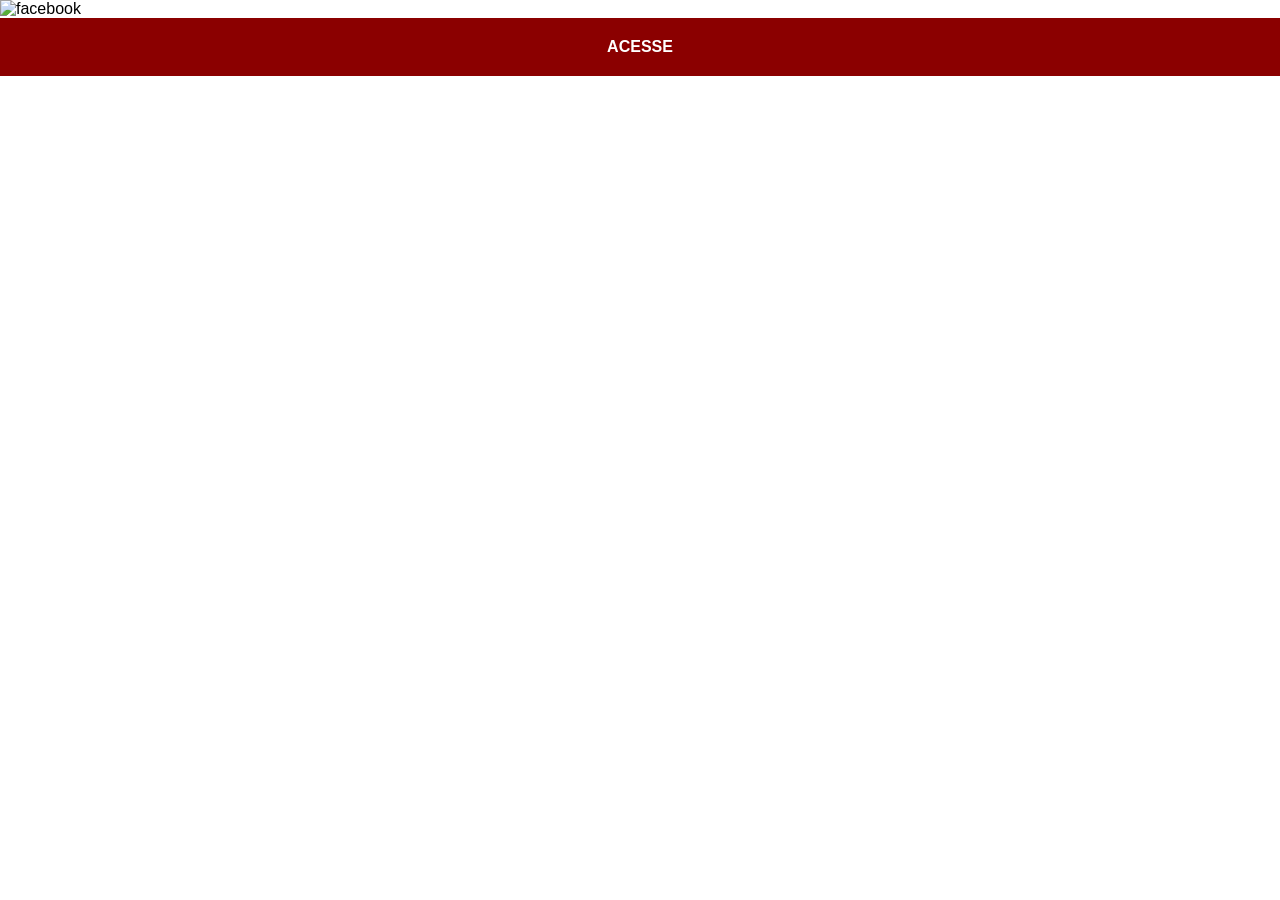
==== facebook.html @ e74805fe "atualizei redes-sociais" ====
<!DOCTYPE html>
<html lang="pt-br">
<head>
    <meta charset="UTF-8">
    <meta name="viewport" content="width=device-width, initial-scale=1.0">
    <title>Facebook</title>
    <link rel="stylesheet" href="estilos/social.css">
</head>
<body>
    <img src="imagens/tela-facebook.jpg" alt="facebook">
    <a href="https://www.facebook.com/gustavoguanabara/" target="_blank">ACESSE</a>
</body>
</html>
---- estilos/social.css ----
@charset "UTF-8";

* {
    margin: 0px;
    padding: 0px;
    font-family: Arial, Helvetica, sans-serif;
}
::-webkit-scrollbar {
    width: 0px;
    height: 0px;
}
img {
width: 100vw;
}
a {
display: block;
background-color: darkred;
color: white;
padding: 20px;
text-align: center;
font-weight: bold;
text-decoration: none;
} 
a:hover {
background-color: red;
}
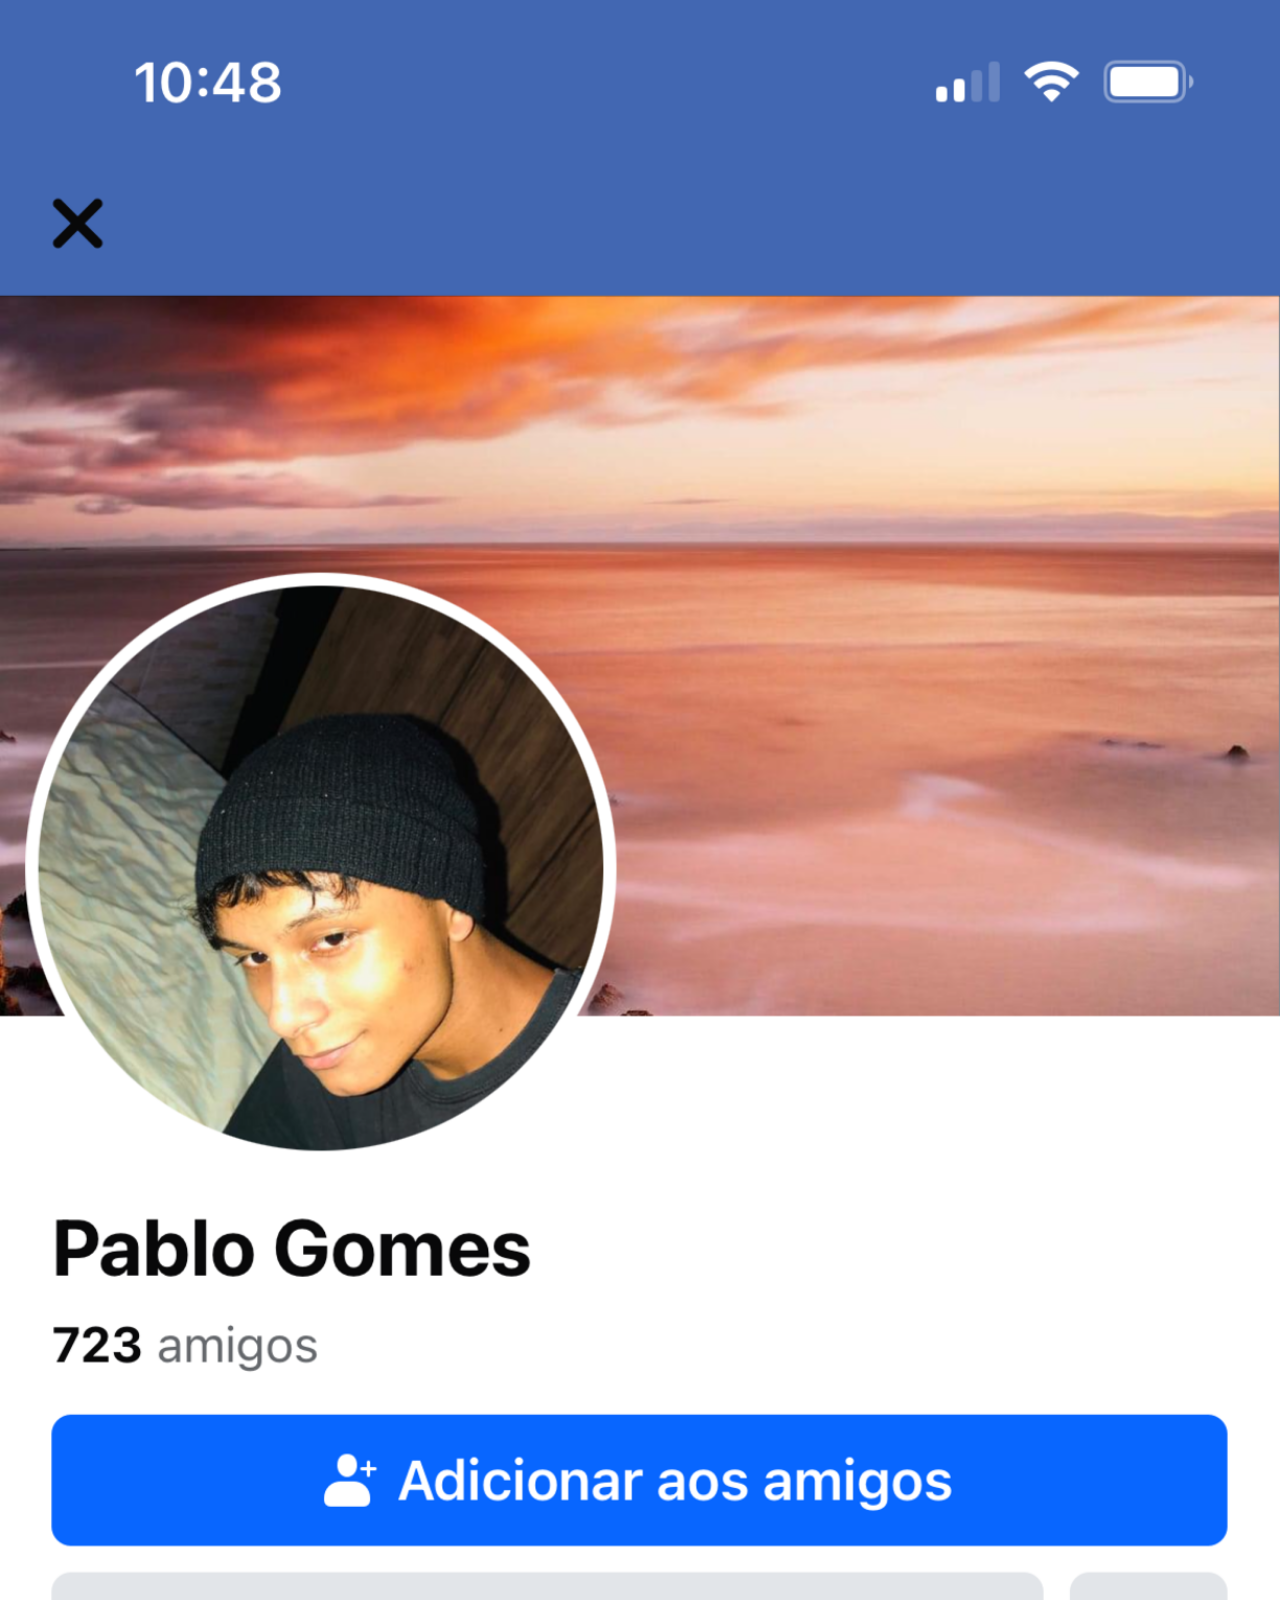
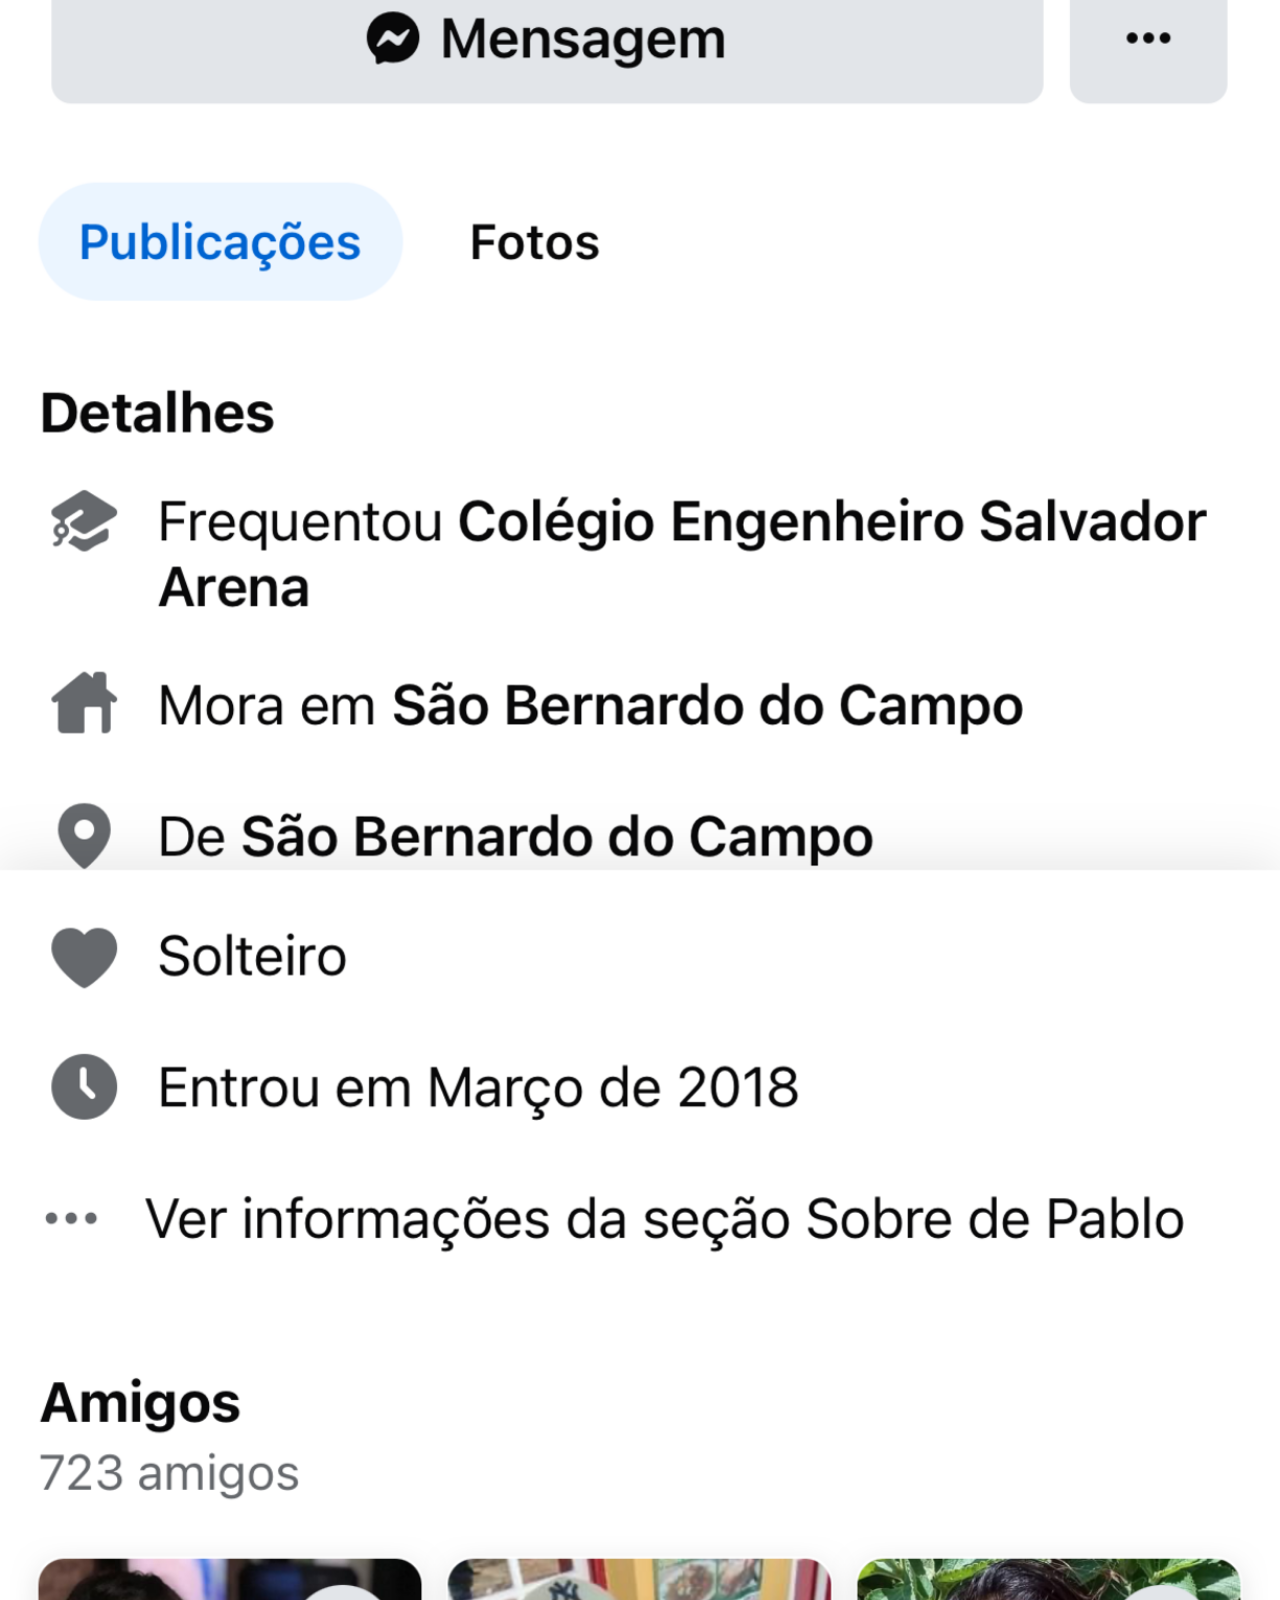
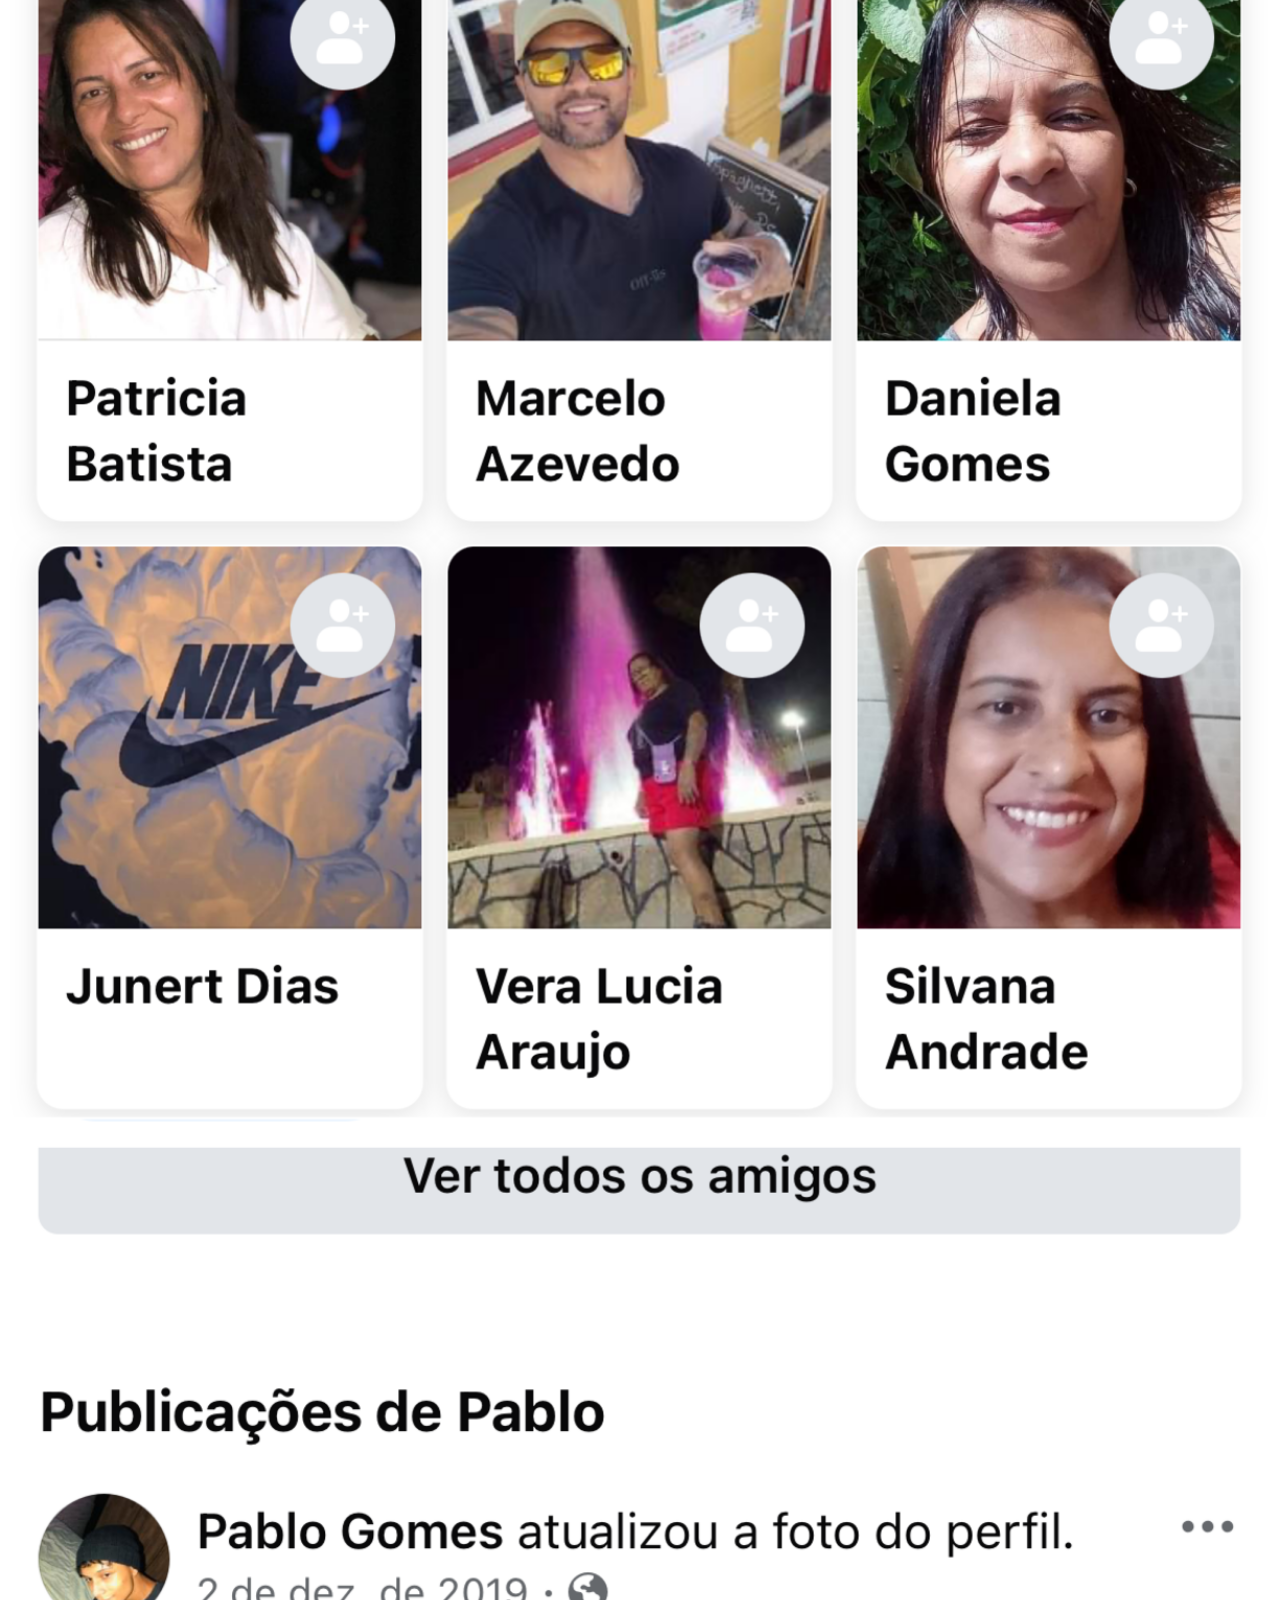
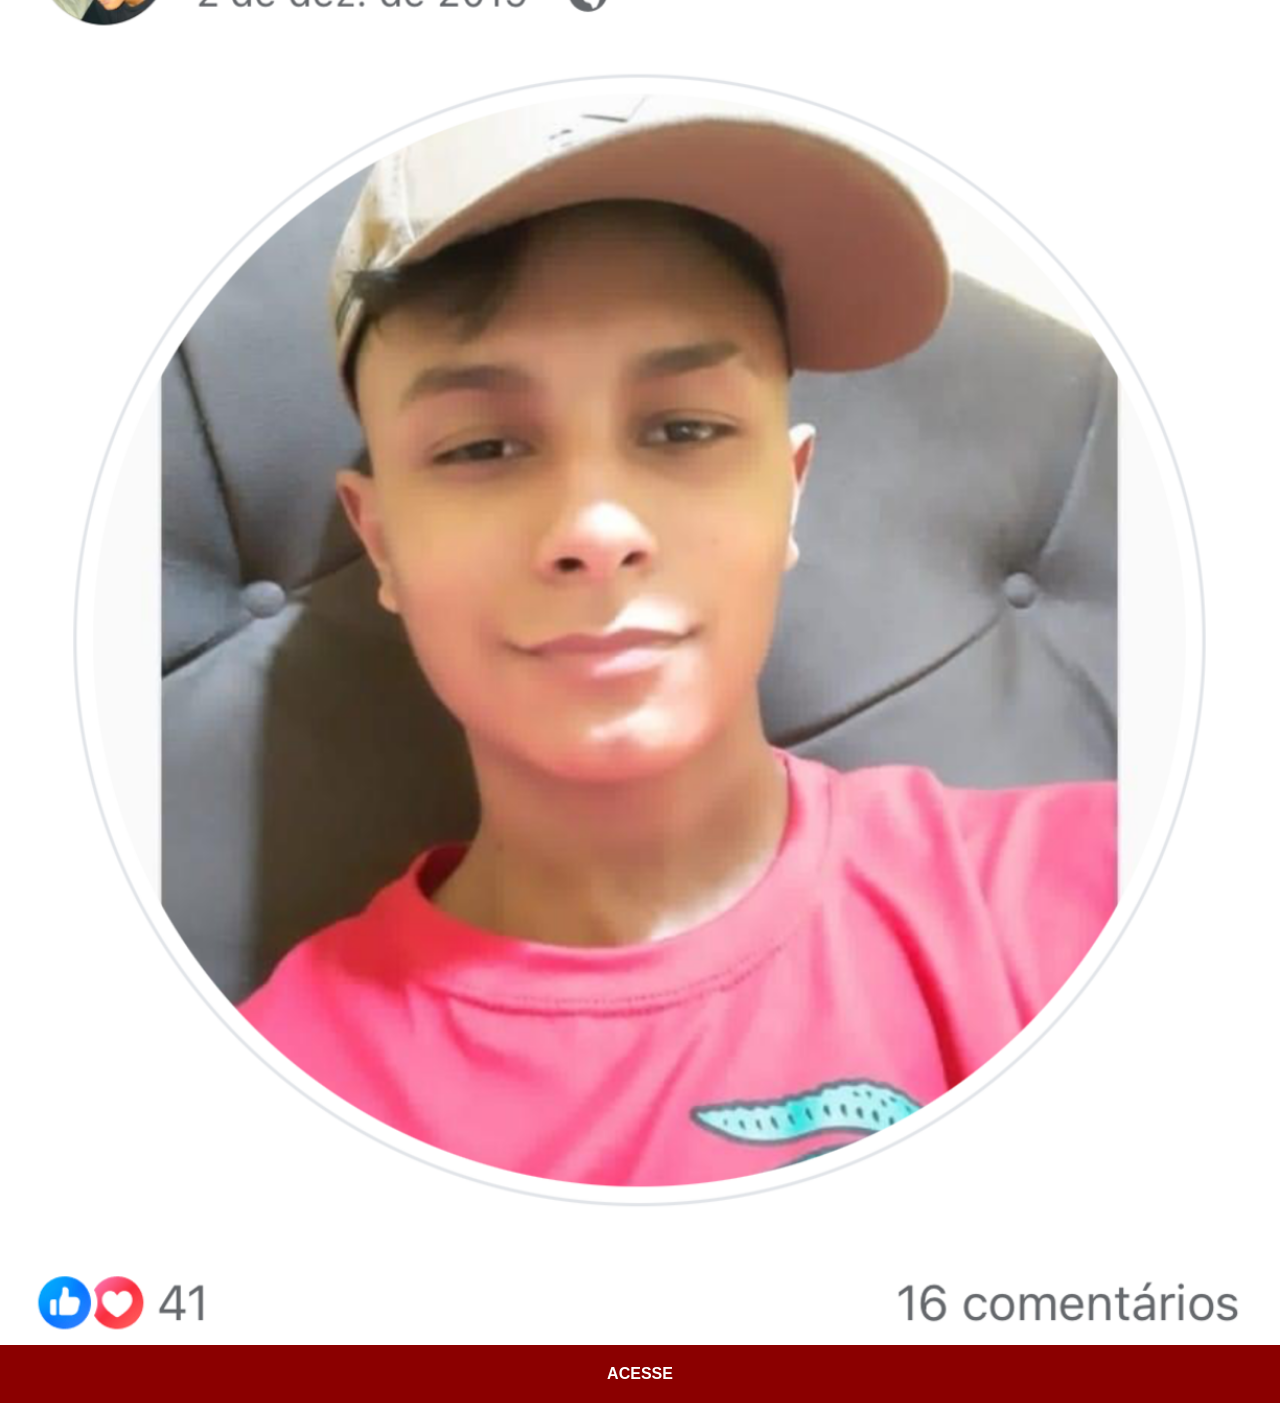
==== commit 47636ed5: "atualizei-facebook" ====
--- a/facebook.html
+++ b/facebook.html
@@ -7,7 +7,7 @@
     <link rel="stylesheet" href="estilos/social.css">
 </head>
 <body>
-    <img src="imagens/tela-facebook.jpg" alt="facebook">
-    <a href="https://www.facebook.com/gustavoguanabara/" target="_blank">ACESSE</a>
+    <img src="imagens/tela-pablo.png" alt="facebook">
+    <a href="https://www.facebook.com/profile.php?id=100024656091863" target="_blank">ACESSE</a>
 </body>
 </html>
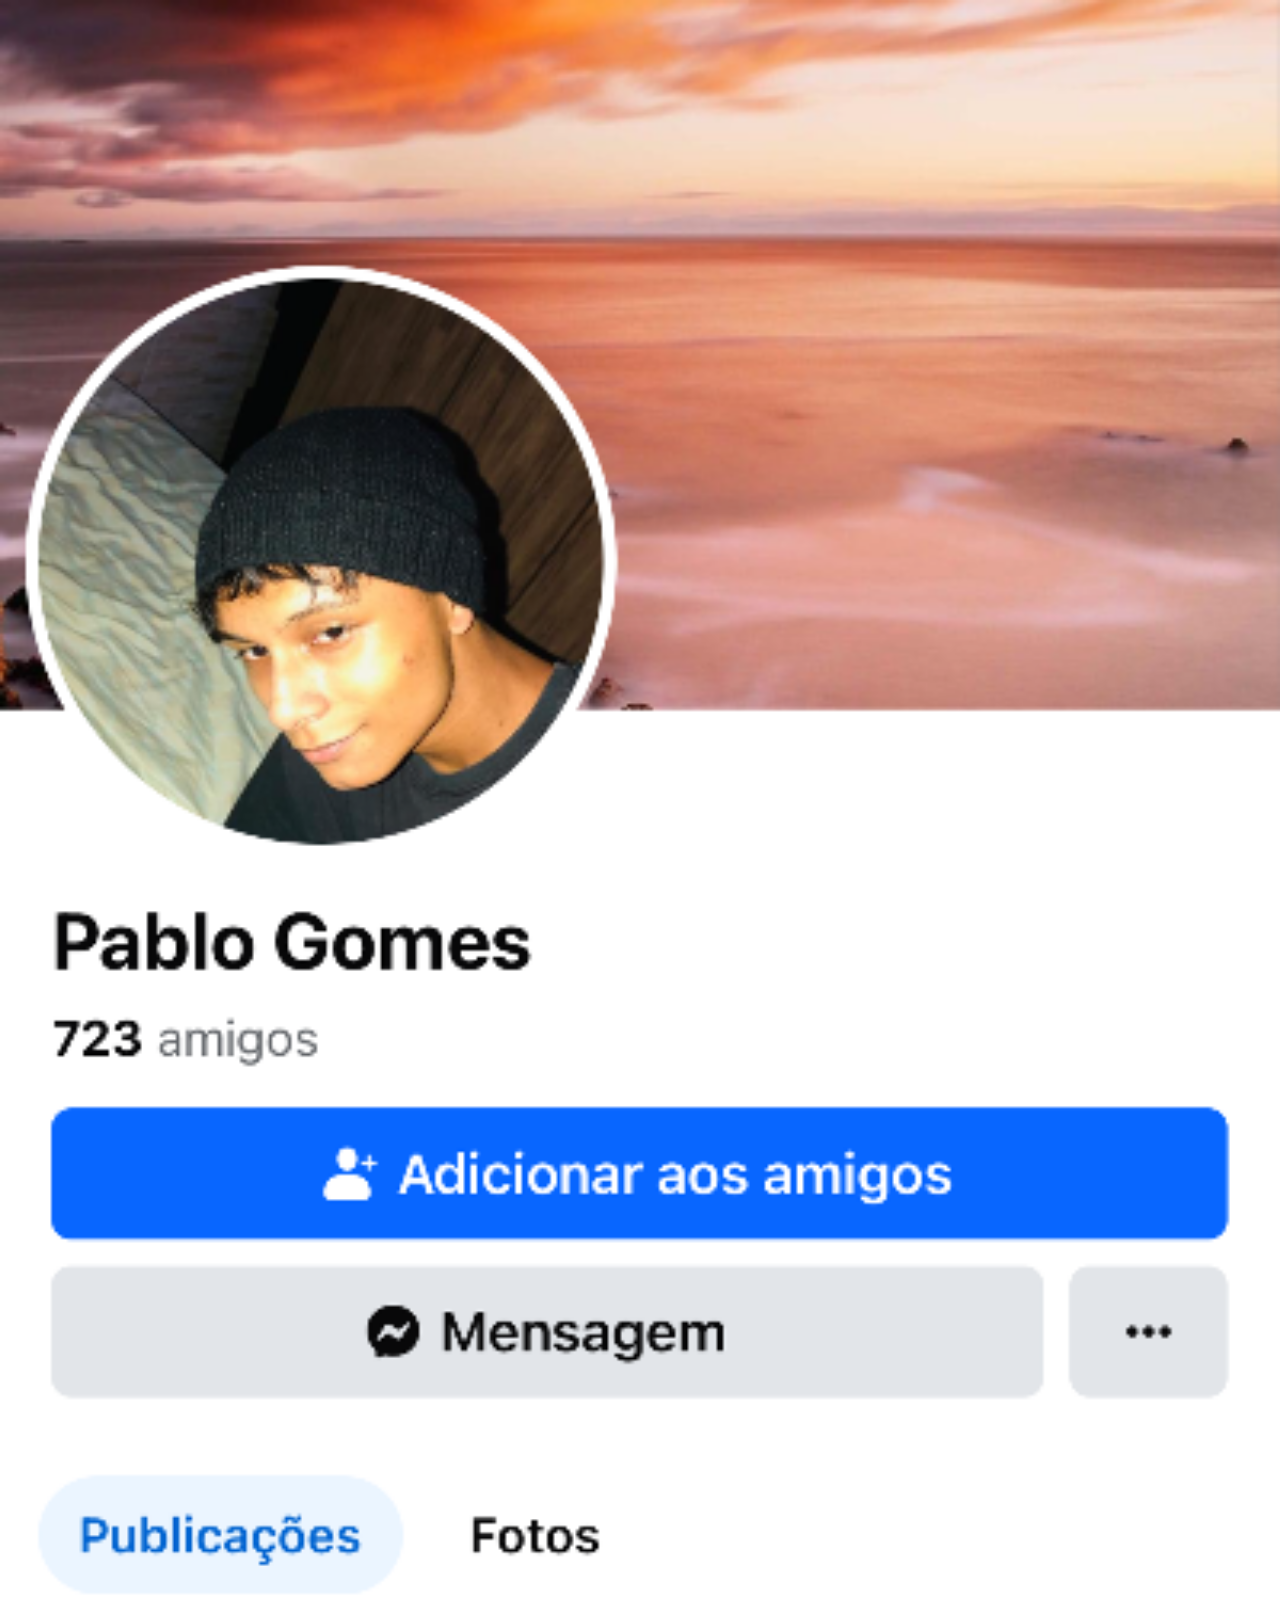
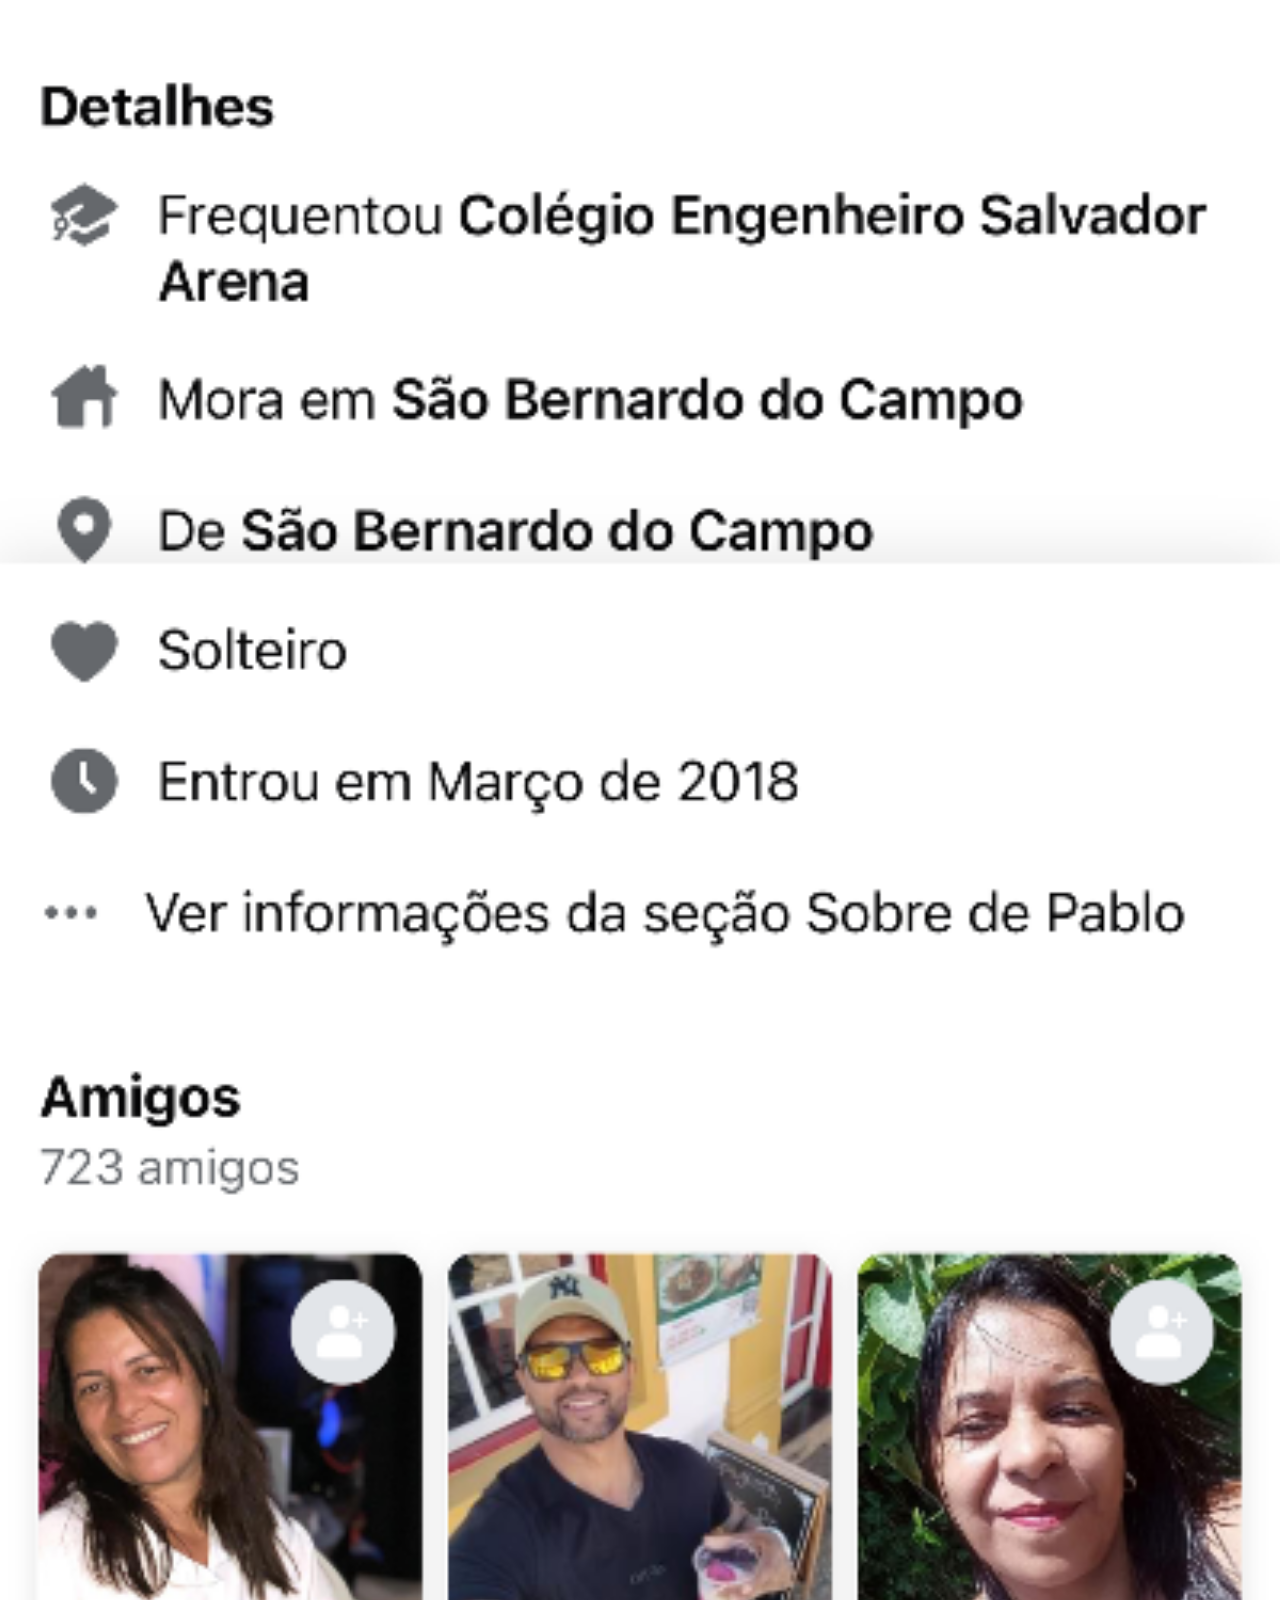
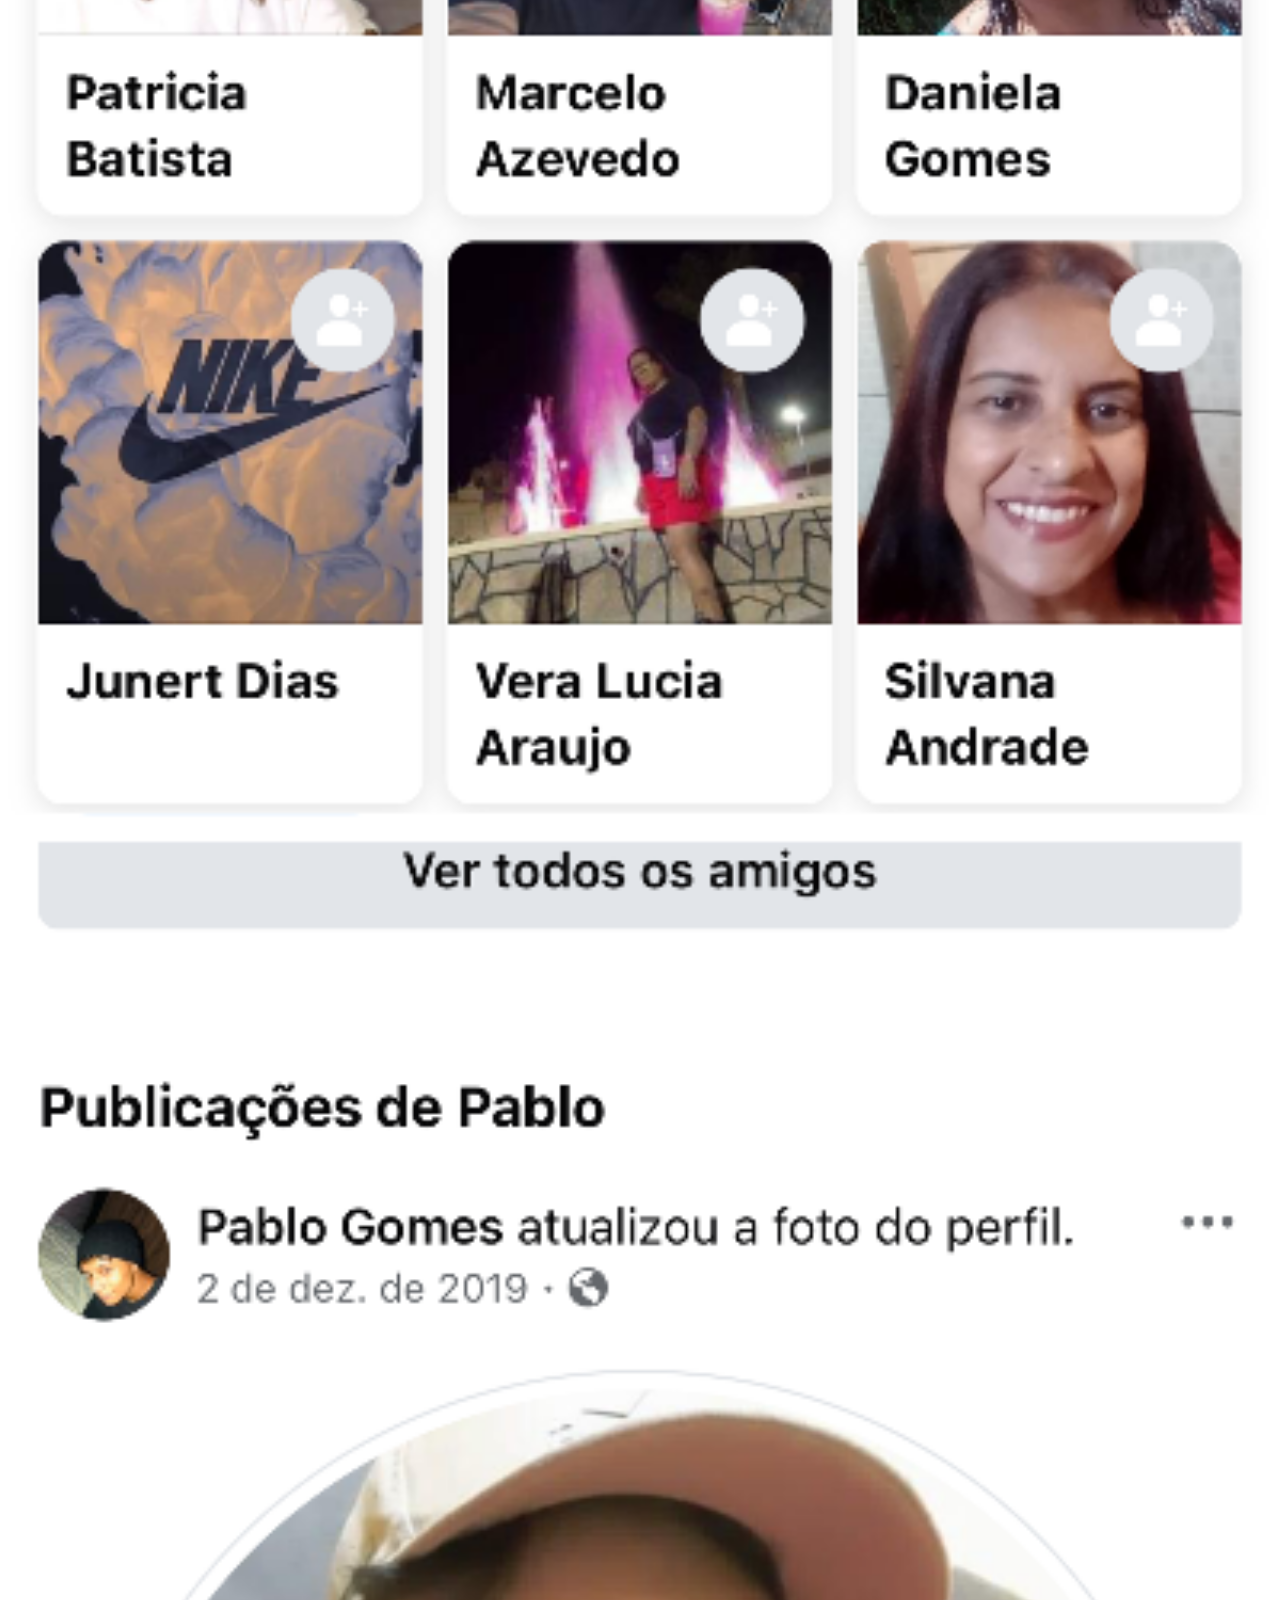
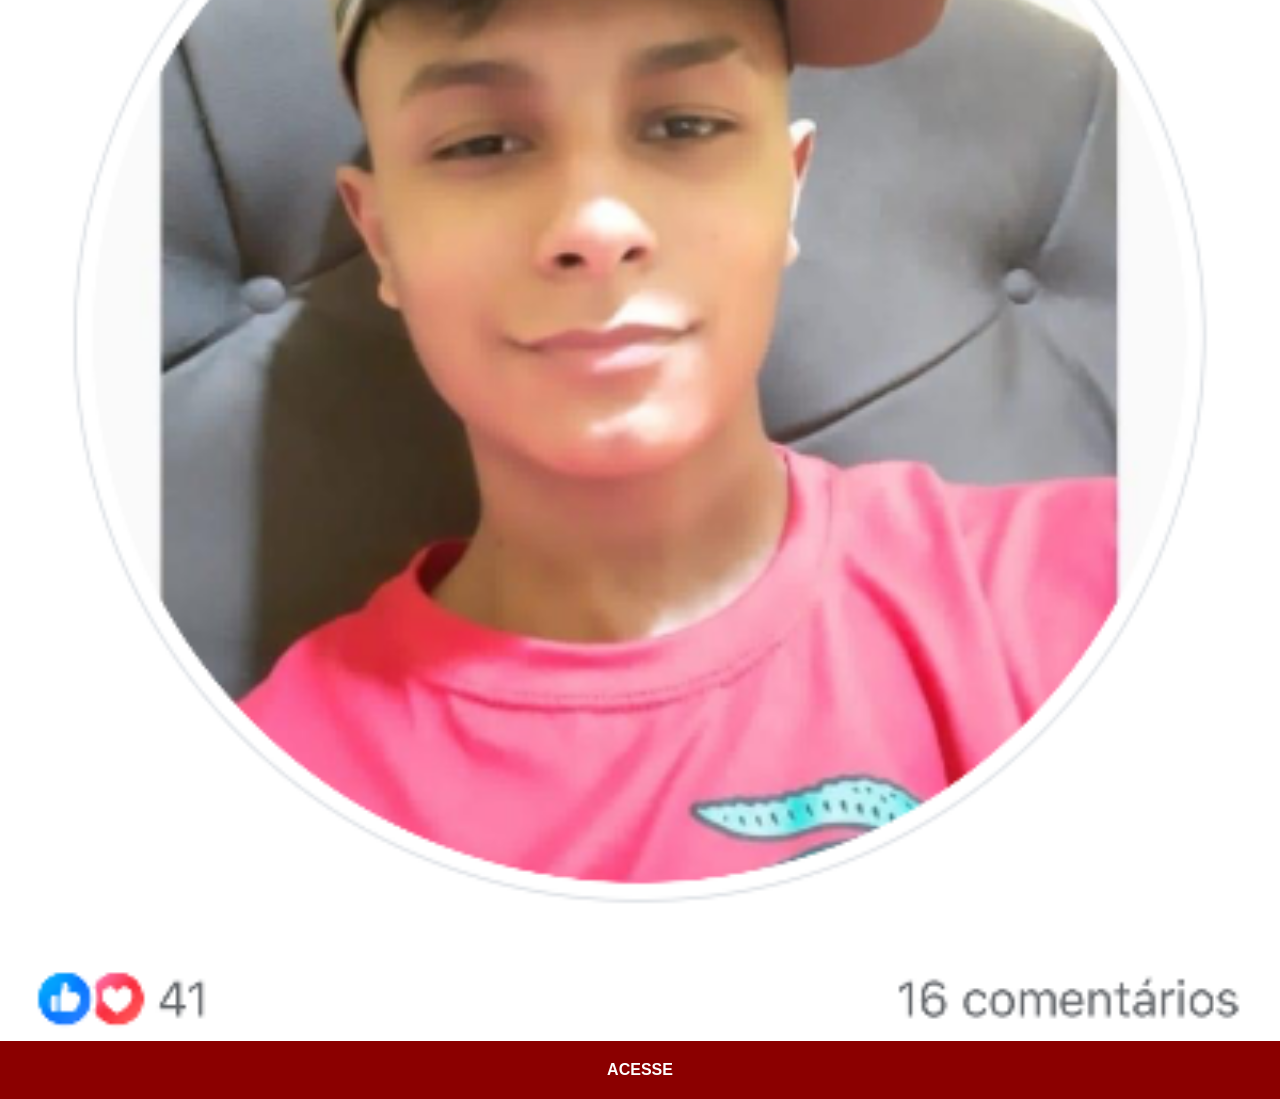
==== commit 37f28962: "atualizei" ====
--- a/facebook.html
+++ b/facebook.html
@@ -7,7 +7,7 @@
     <link rel="stylesheet" href="estilos/social.css">
 </head>
 <body>
-    <img src="imagens/tela-pablo.png" alt="facebook">
+    <img src="imagens/tela-facebook-pablo.png" alt="facebook">
     <a href="https://www.facebook.com/profile.php?id=100024656091863" target="_blank">ACESSE</a>
 </body>
 </html>
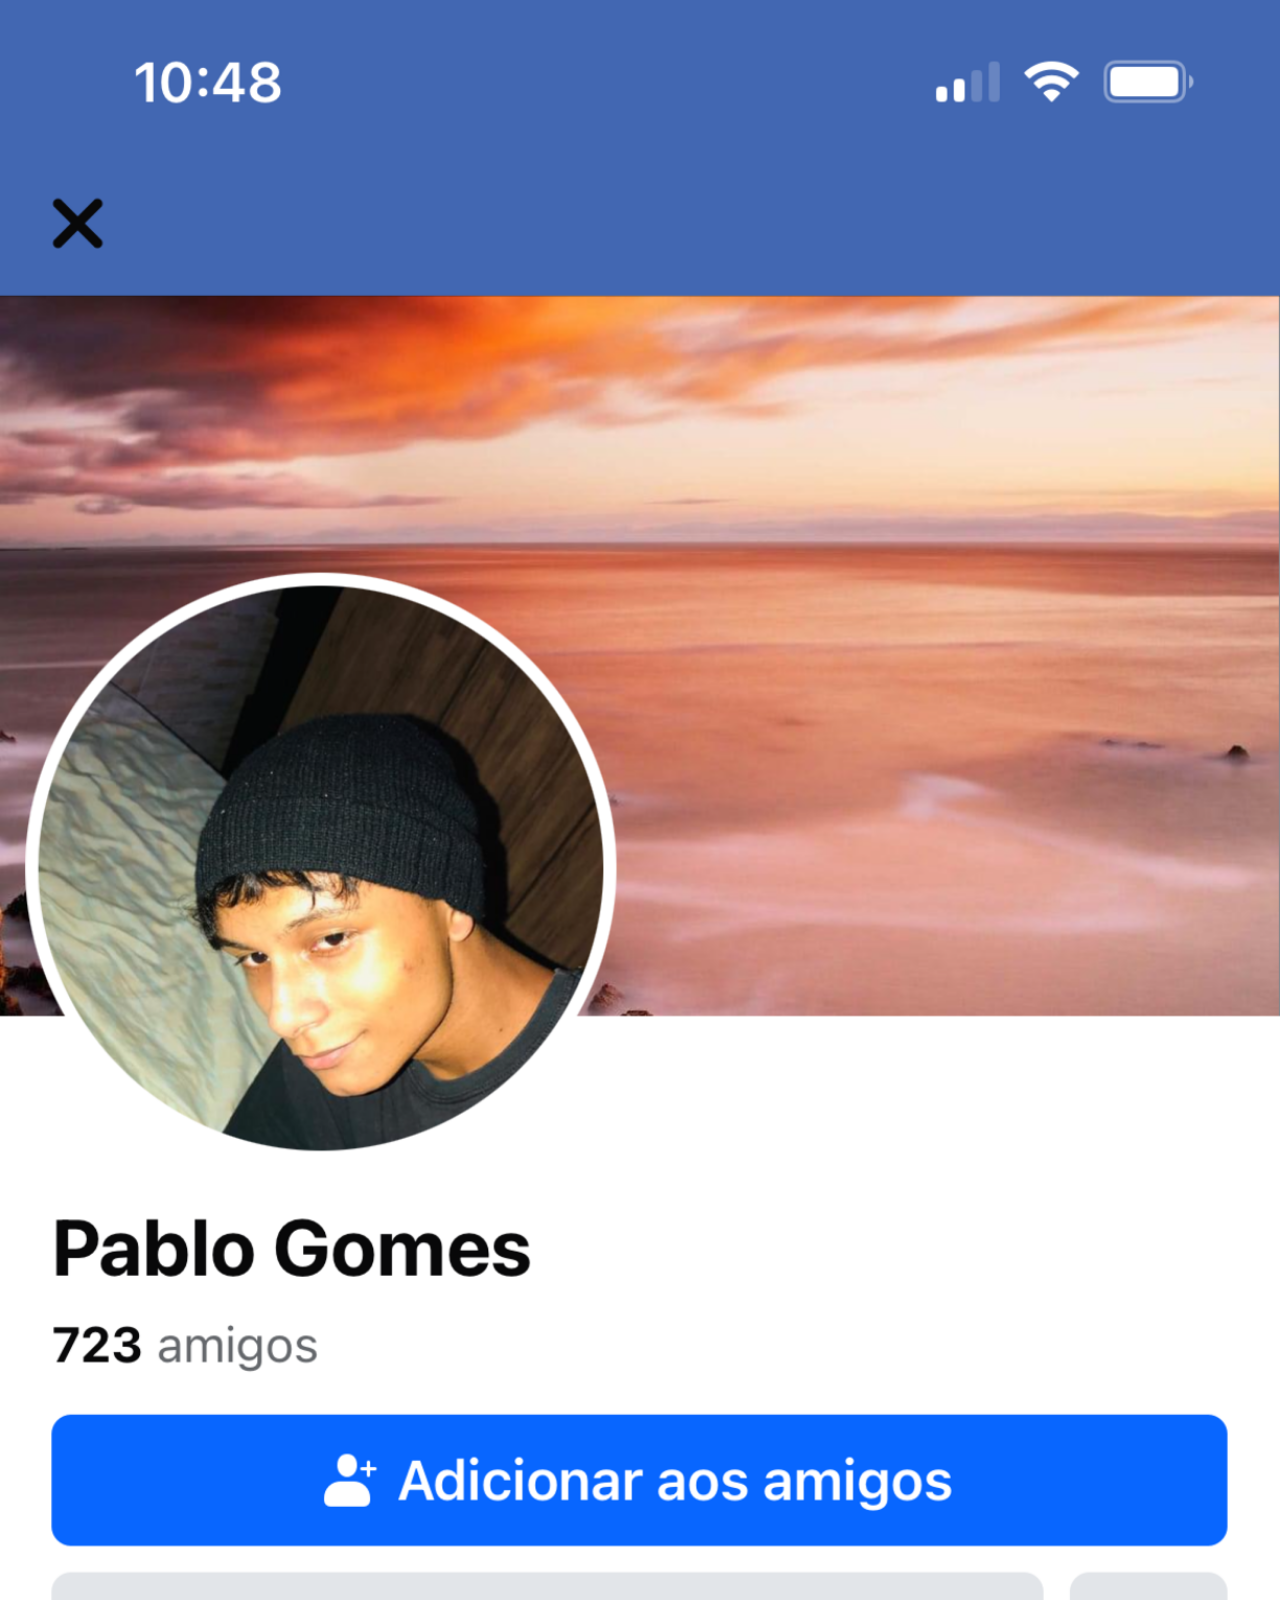
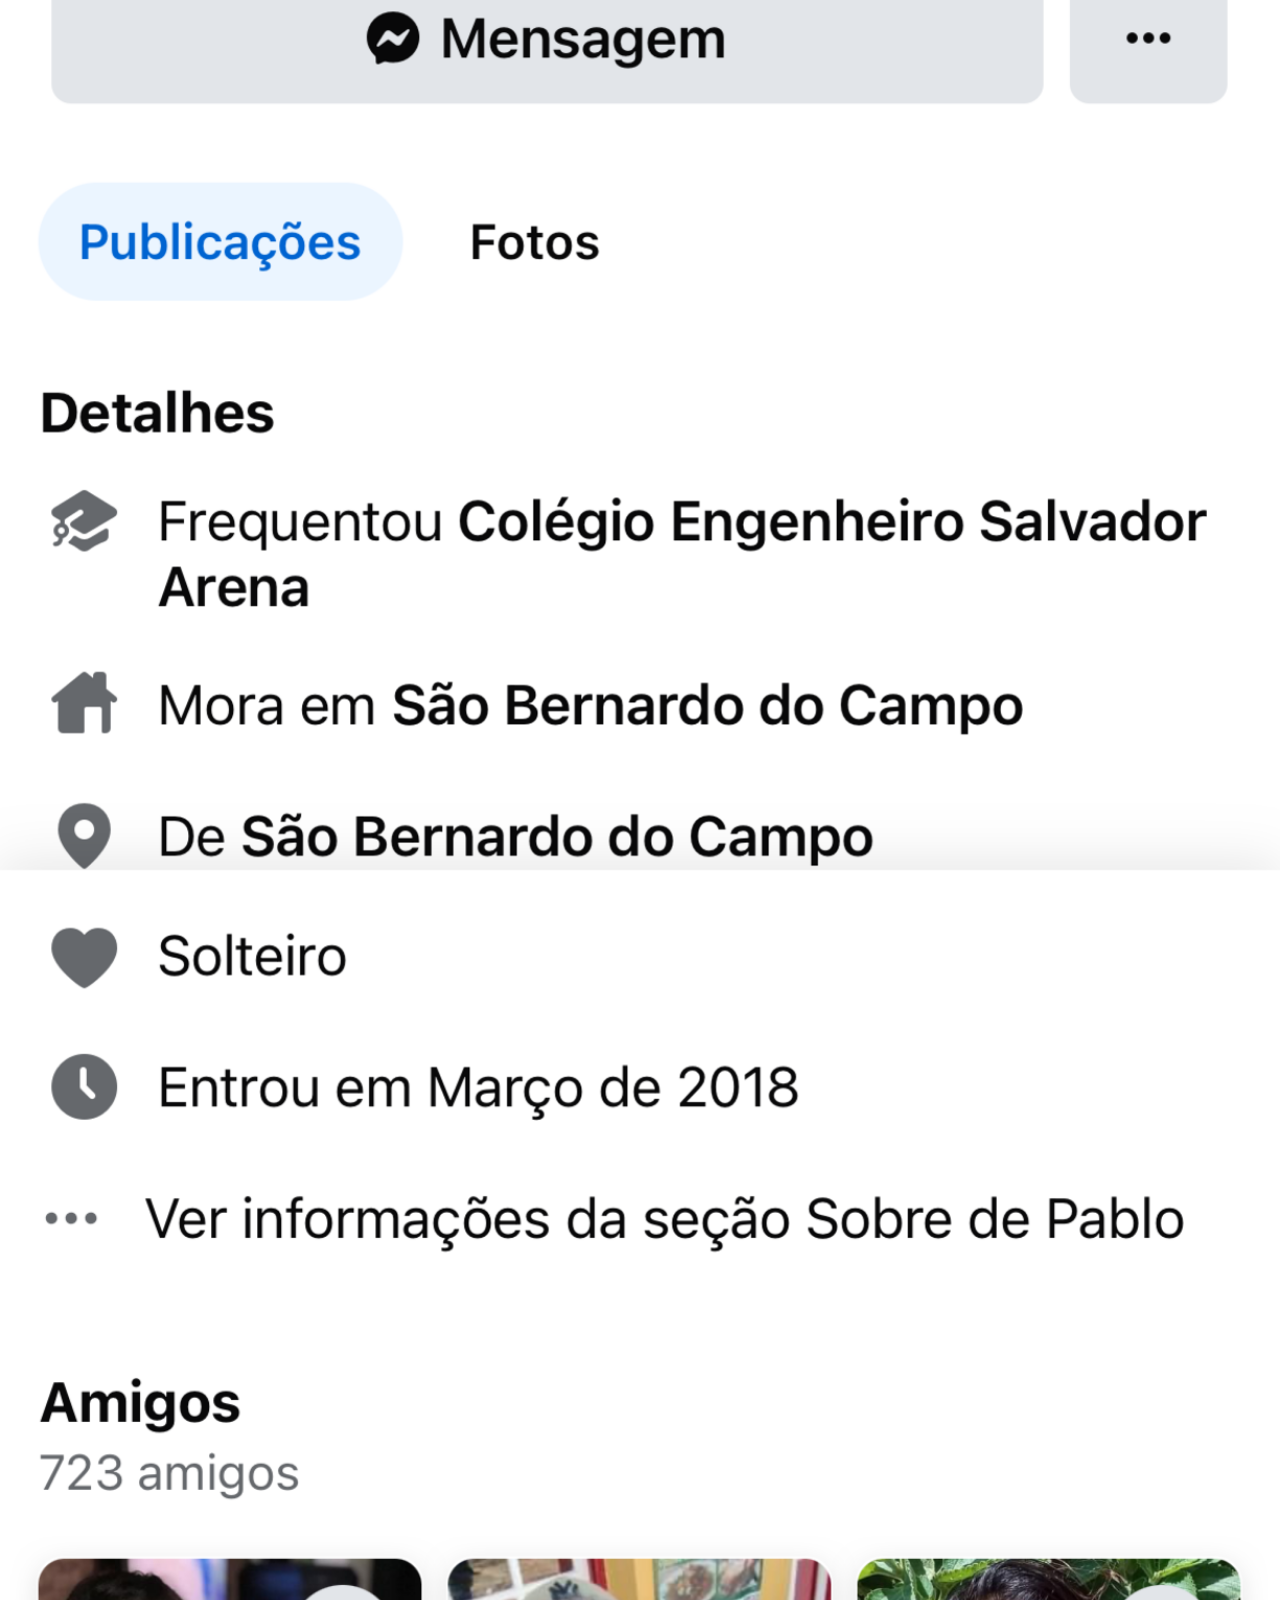
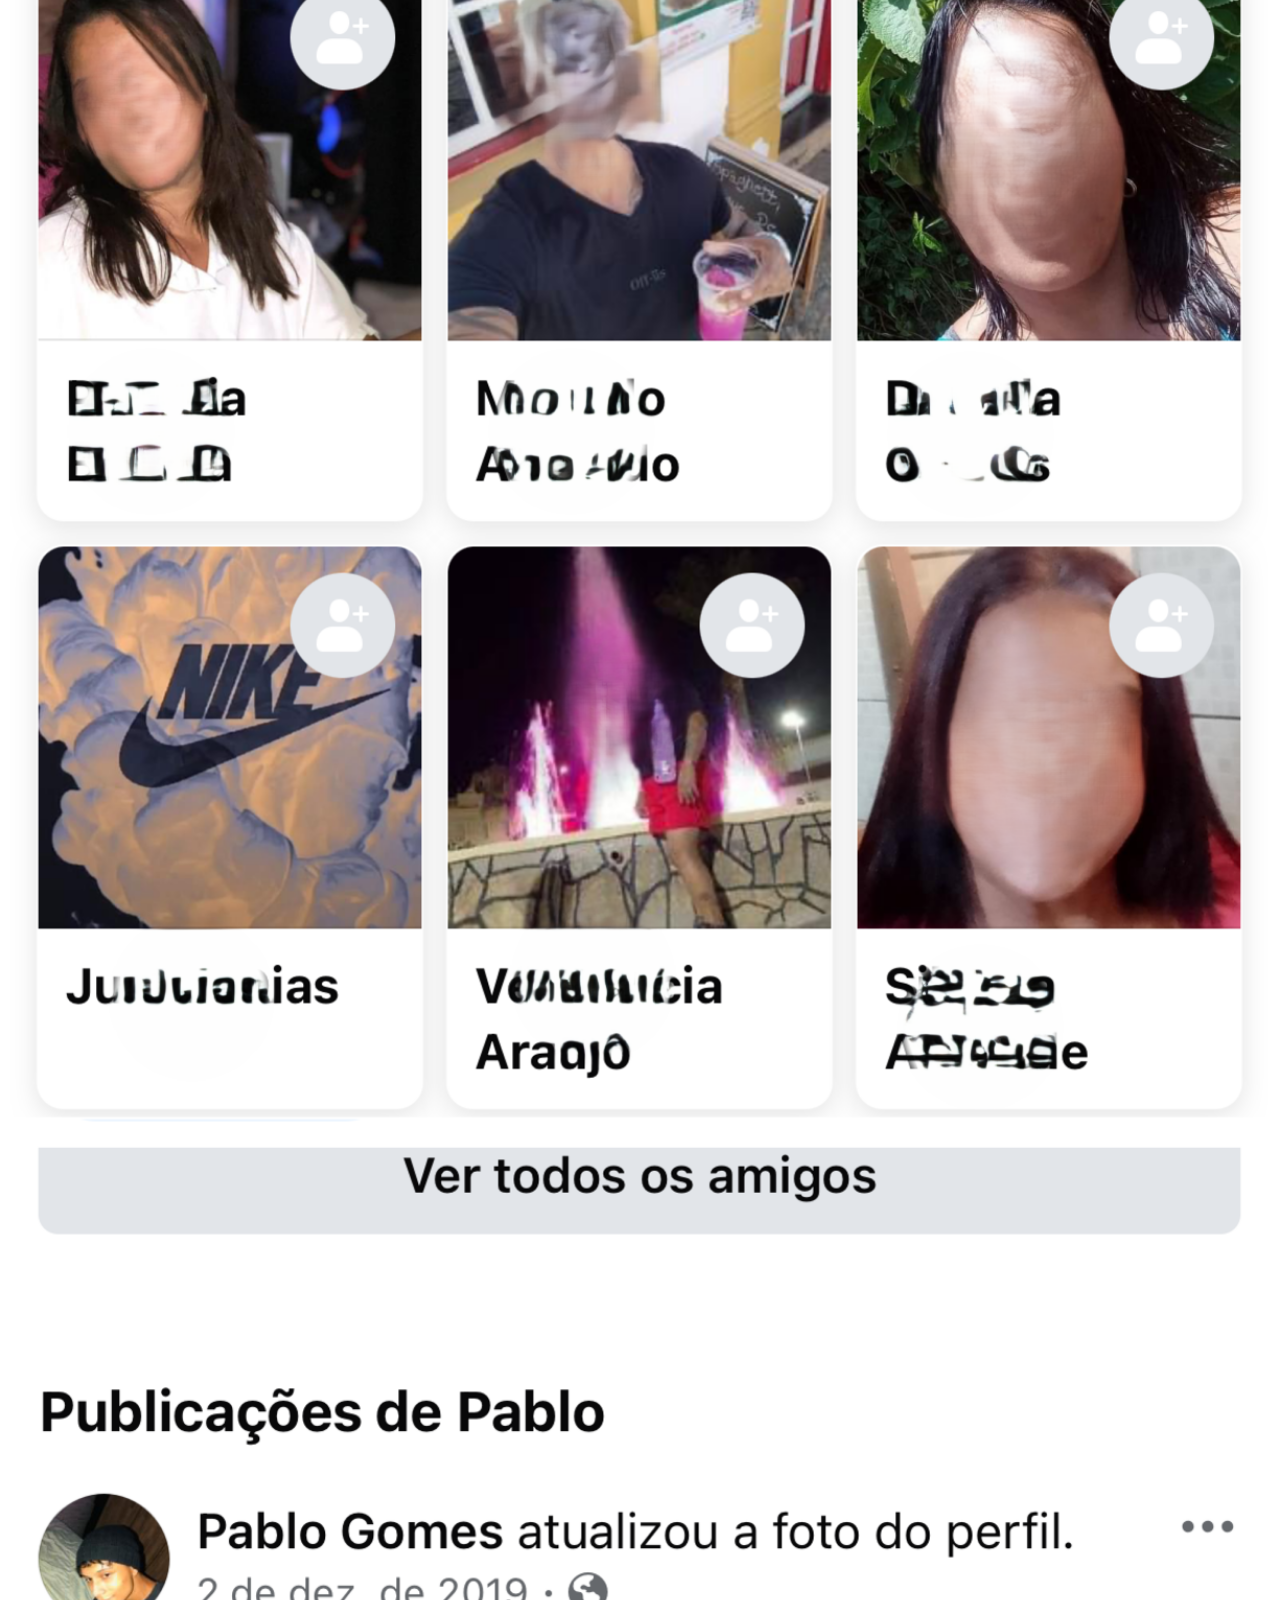
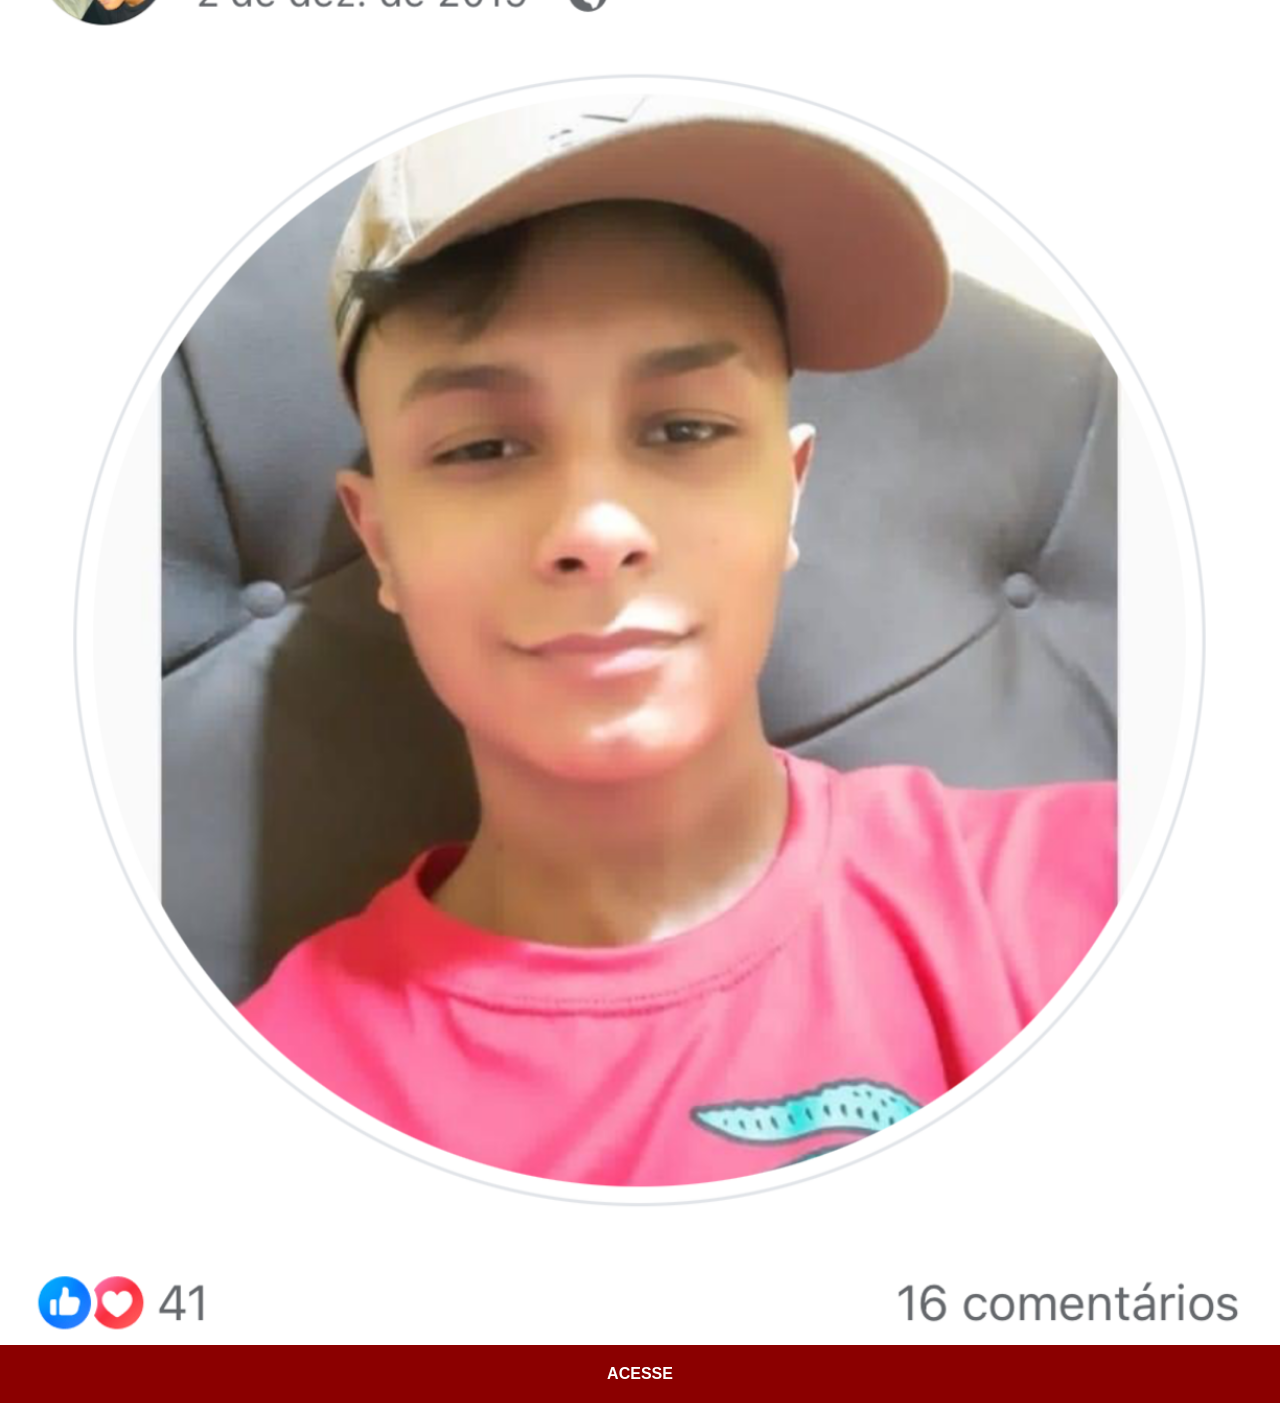
==== commit b3712ee7: "atualizei img facebook" ====
--- a/facebook.html
+++ b/facebook.html
@@ -7,7 +7,7 @@
     <link rel="stylesheet" href="estilos/social.css">
 </head>
 <body>
-    <img src="imagens/tela-facebook-pablo.png" alt="facebook">
+    <img src="tela-pablo2.png" alt="facebook">
     <a href="https://www.facebook.com/profile.php?id=100024656091863" target="_blank">ACESSE</a>
 </body>
 </html>
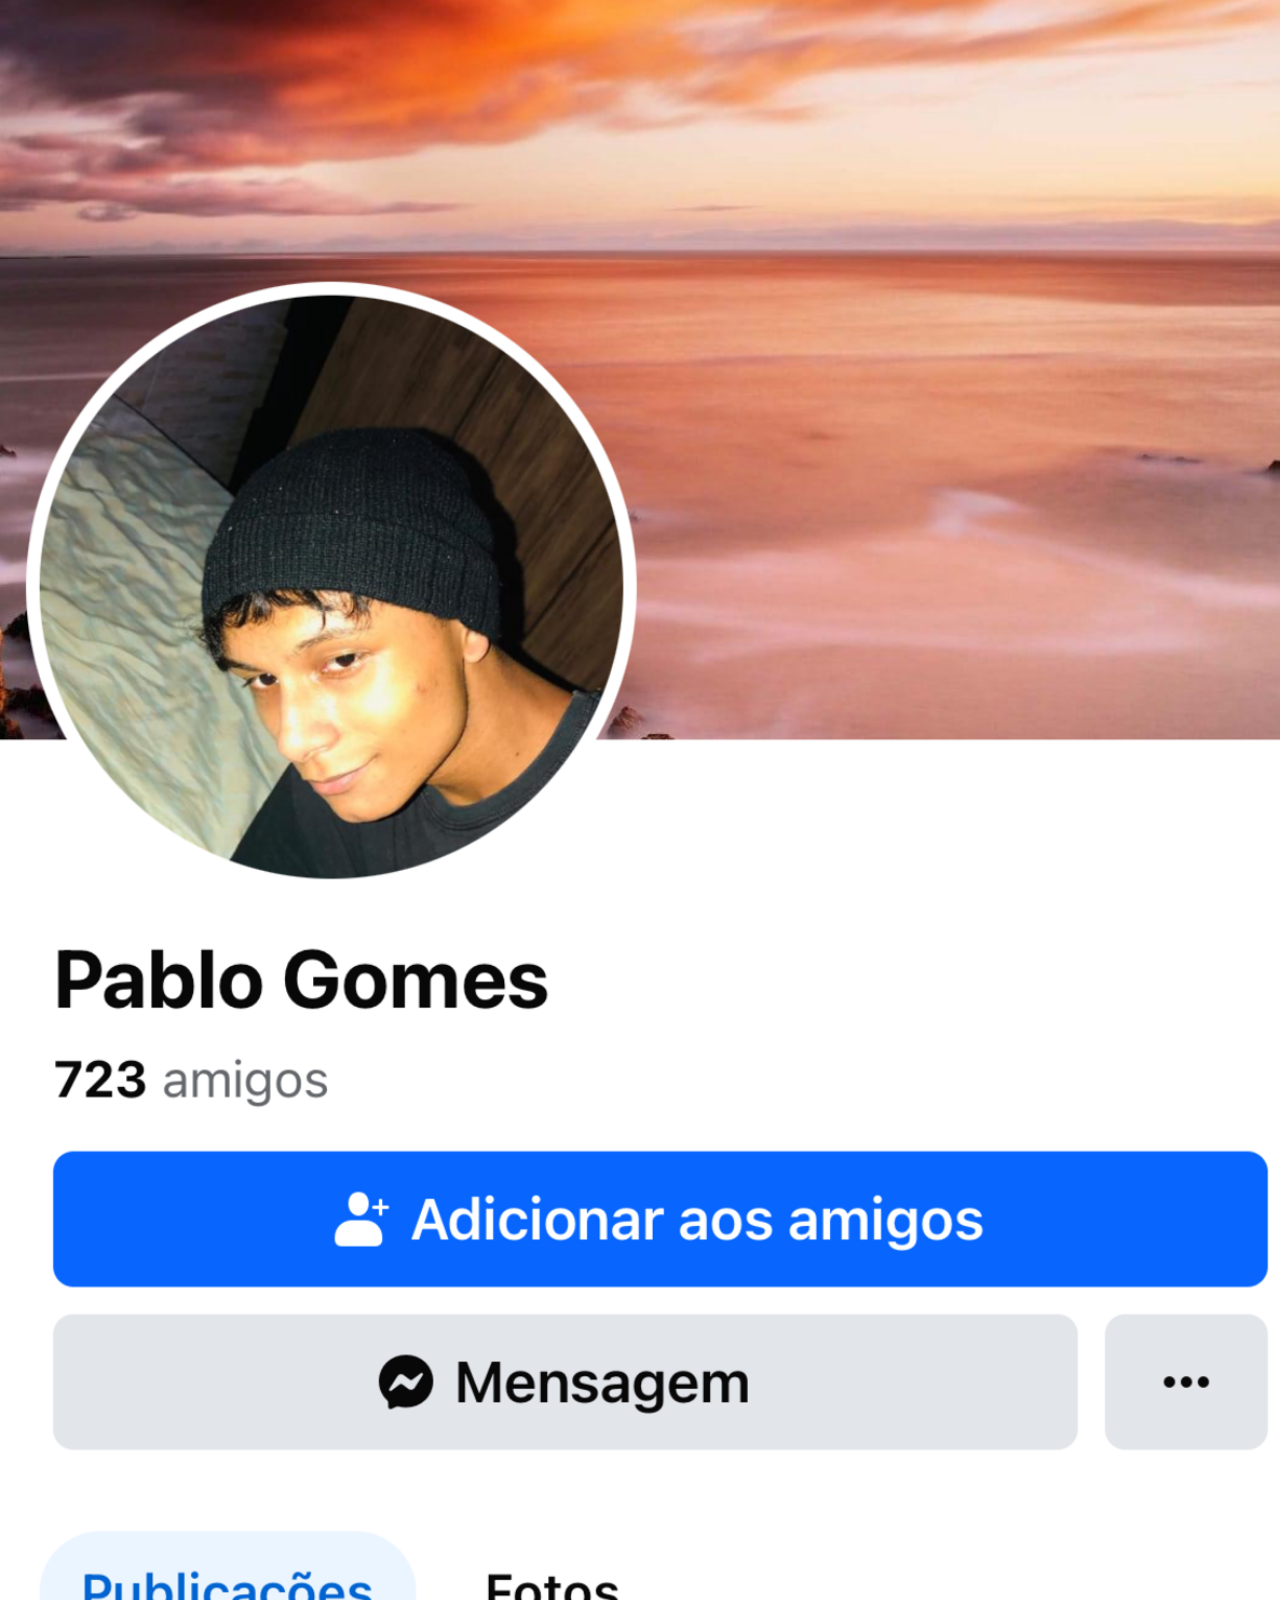
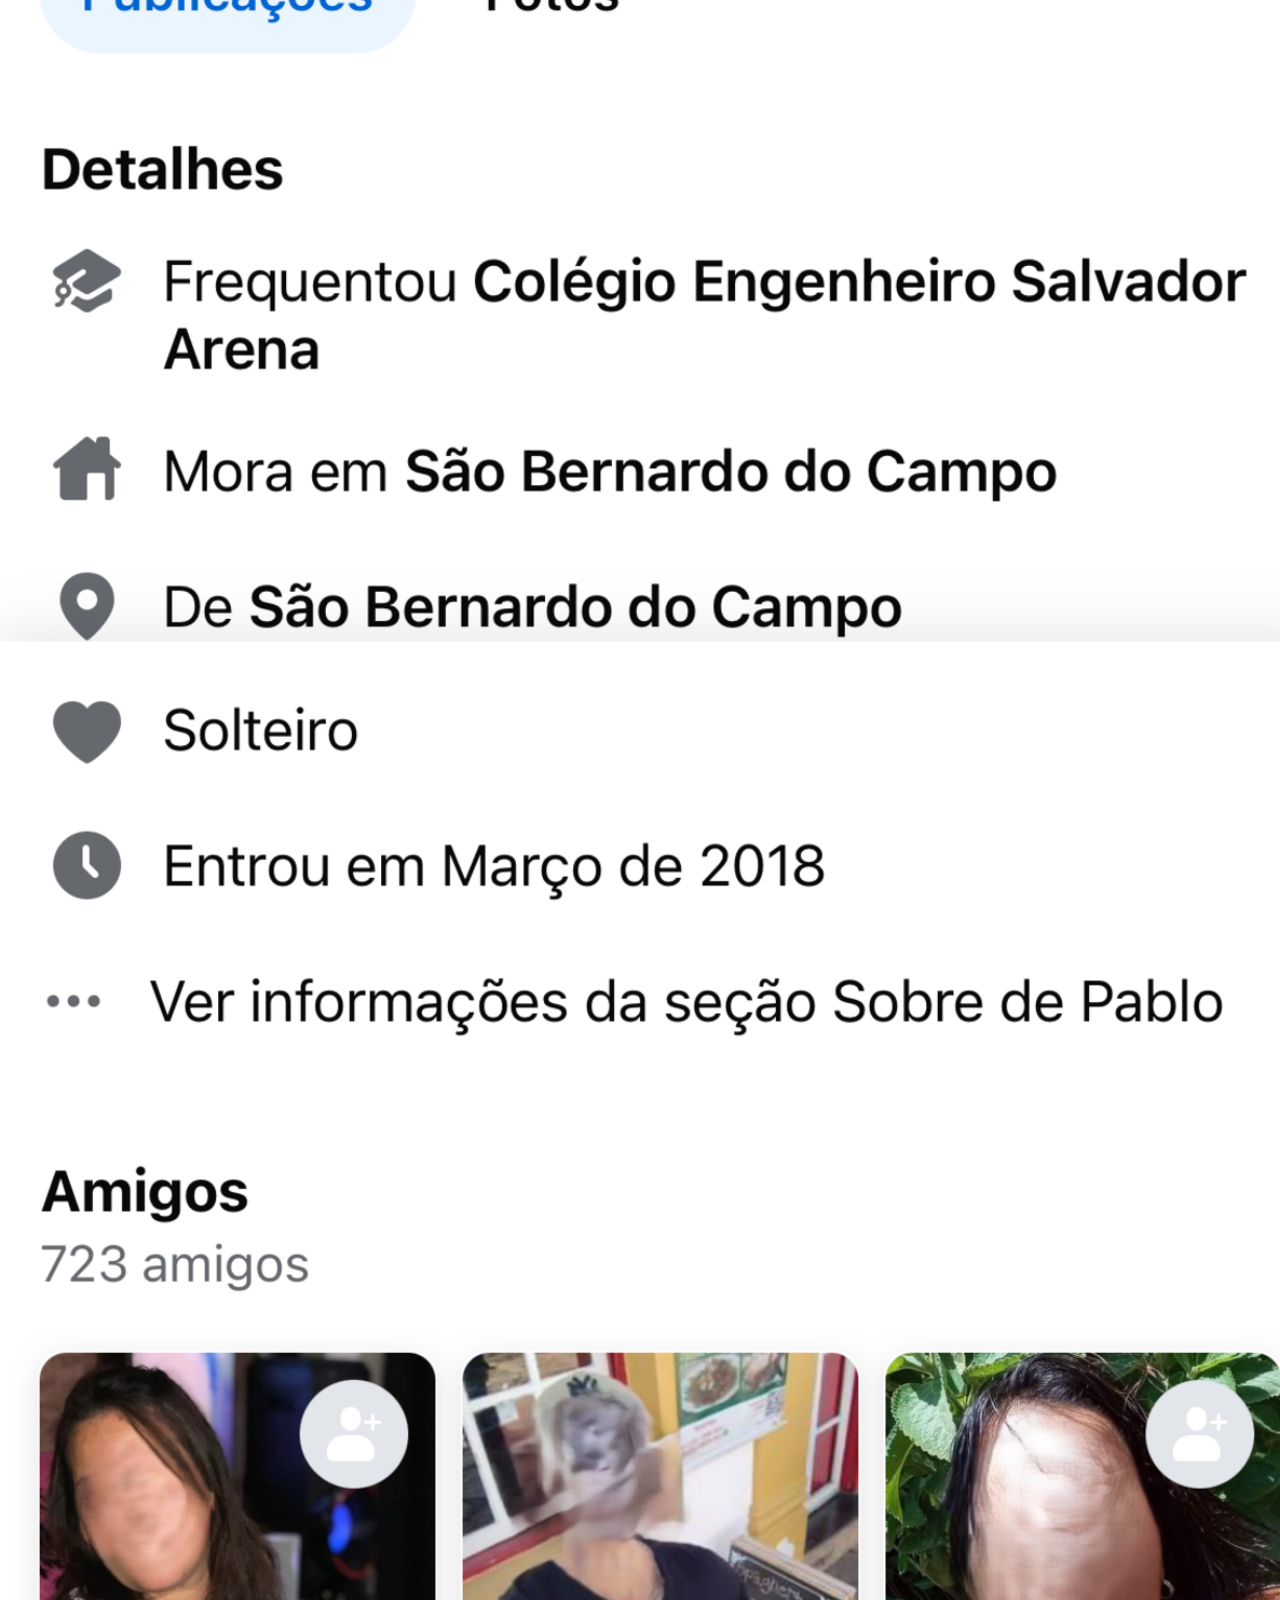
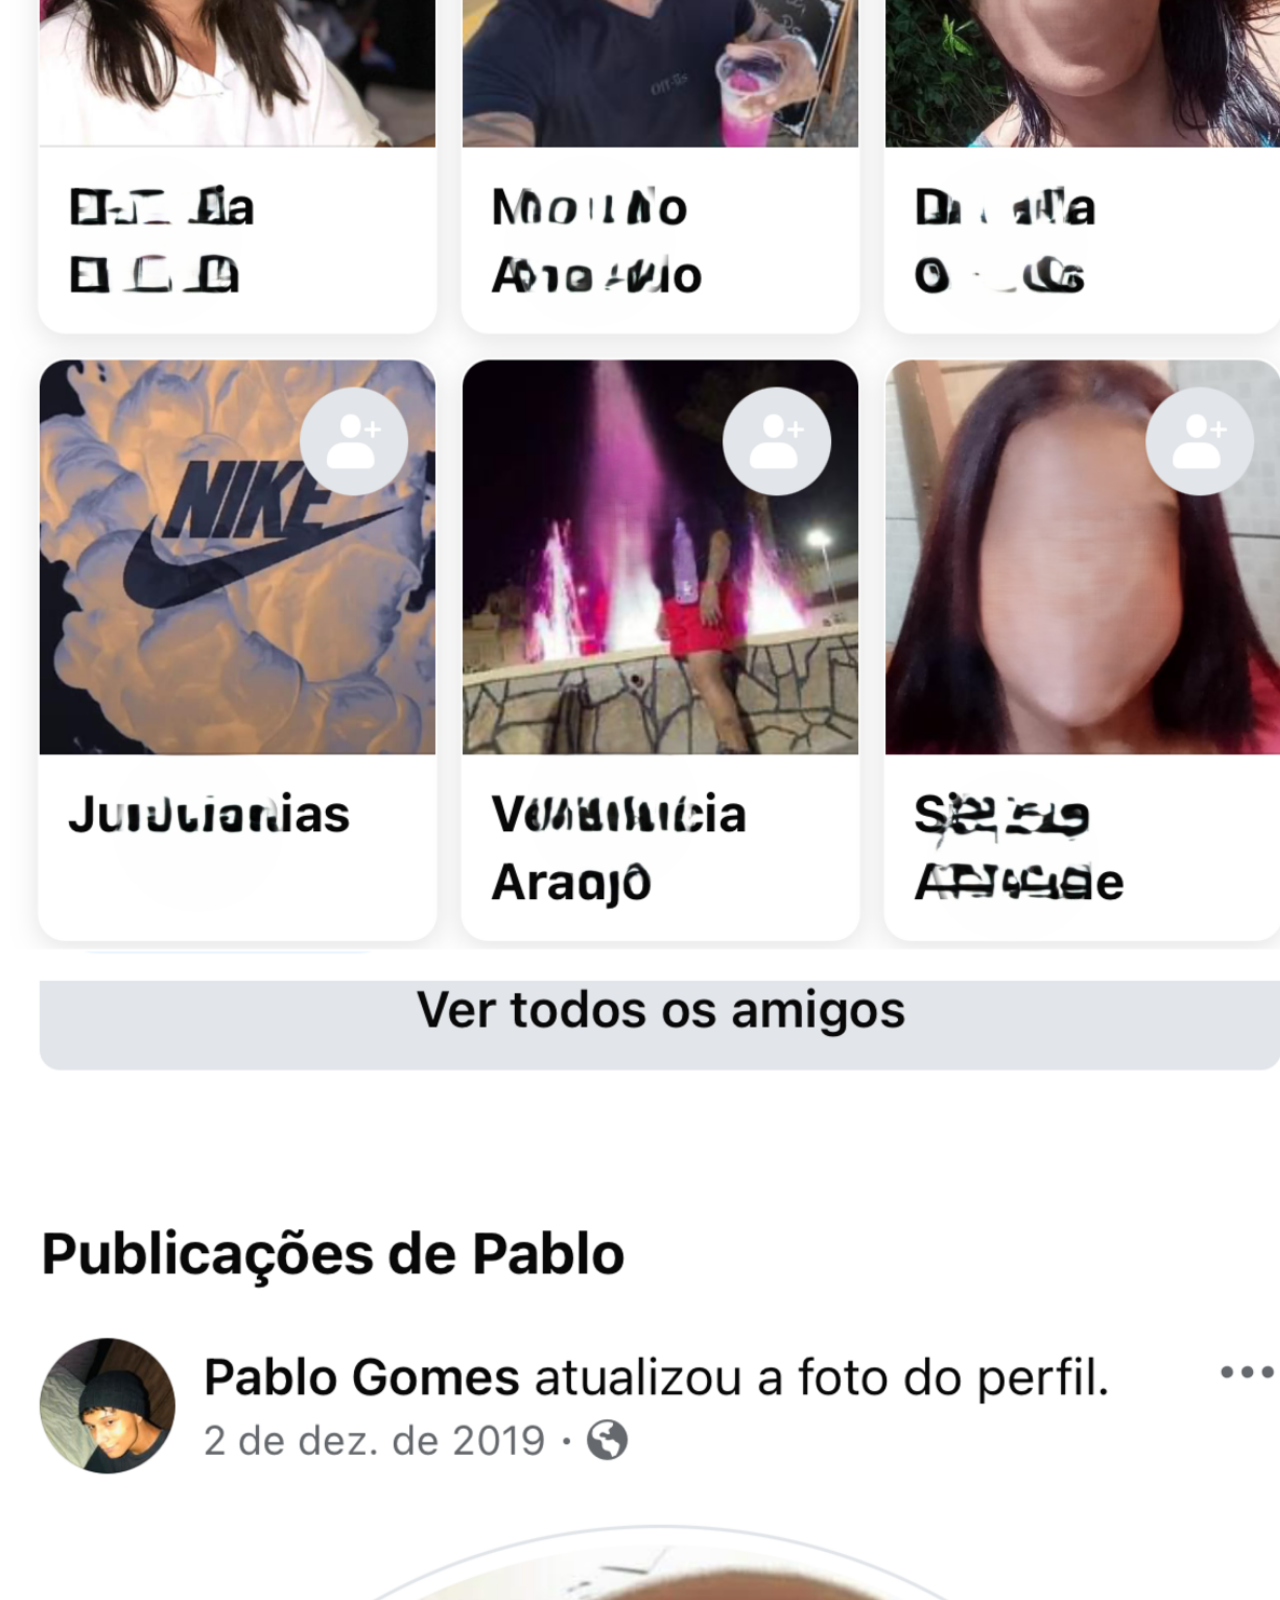
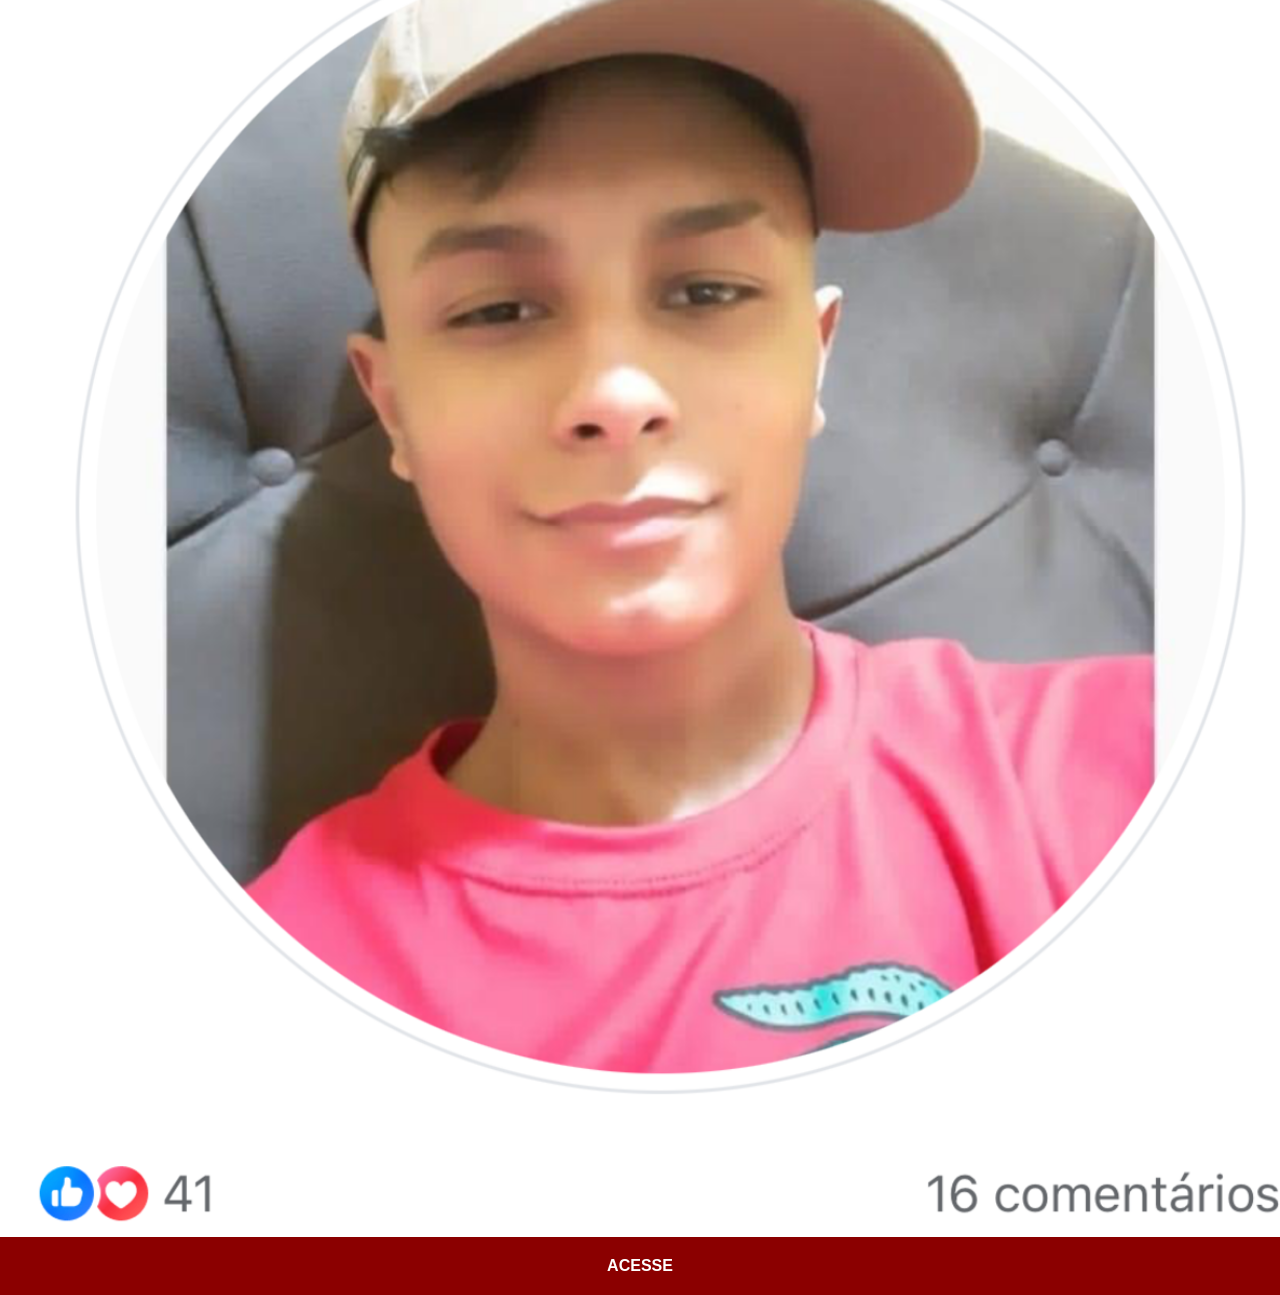
==== commit 97f0e5f9: "update img facebook" ====
--- a/facebook.html
+++ b/facebook.html
@@ -7,7 +7,7 @@
     <link rel="stylesheet" href="estilos/social.css">
 </head>
 <body>
-    <img src="tela-pablo2.png" alt="facebook">
+    <img src="tela-pablo2.2.png" alt="facebook">
     <a href="https://www.facebook.com/profile.php?id=100024656091863" target="_blank">ACESSE</a>
 </body>
 </html>
